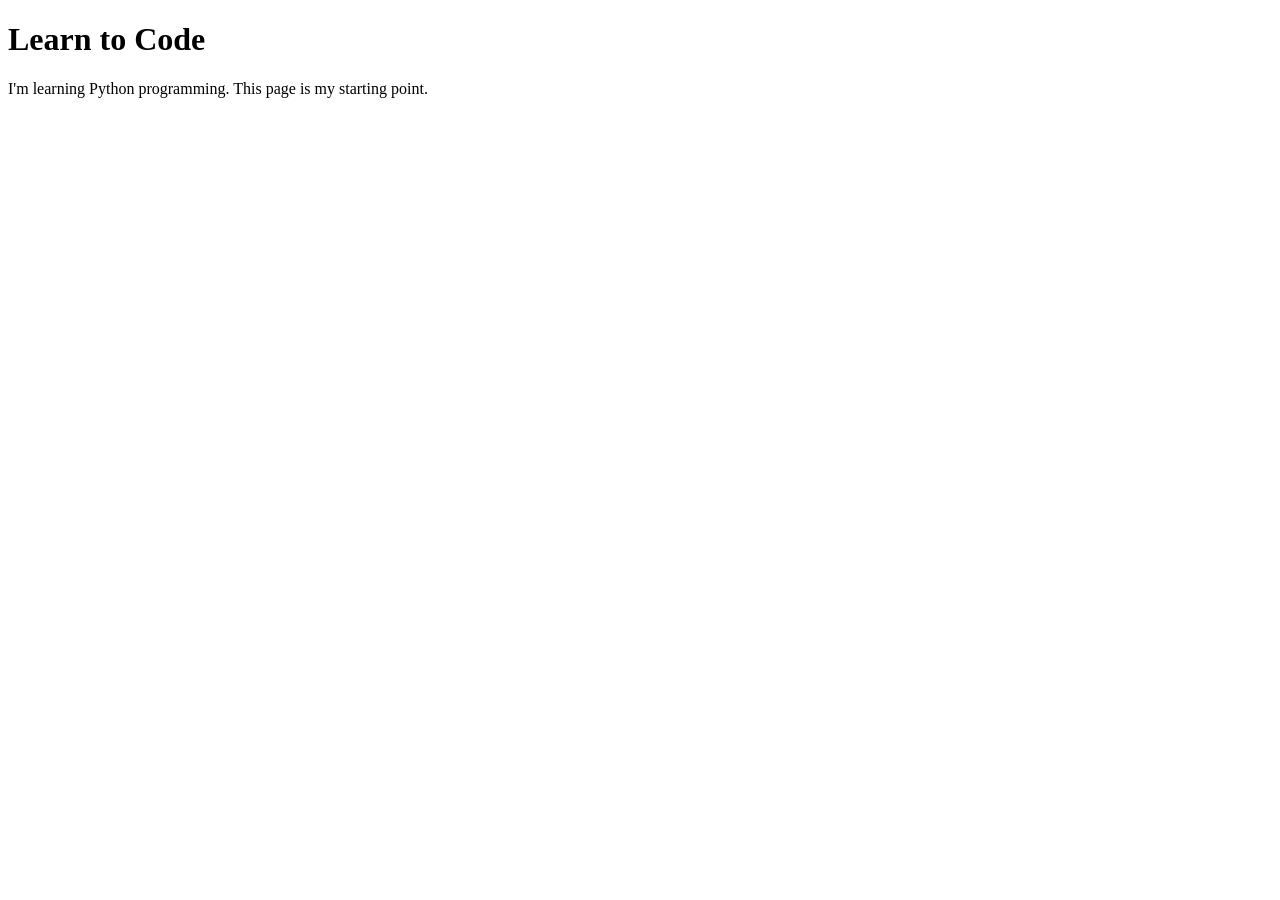
==== index.html @ eb0d26f0 "Add index.html for GitHub Pages" ====
<!doctype html>
<html lang="en">
<head>
<meta charset="utf-8">
<meta name="viewport" content="width=device-width, initial-scale=1">
<title>Learn to Code</title>
</head>
<body>
<h1>Learn to Code</h1>
<p>I'm learning Python programming. This page is my starting point.</p>
</body>
</html>
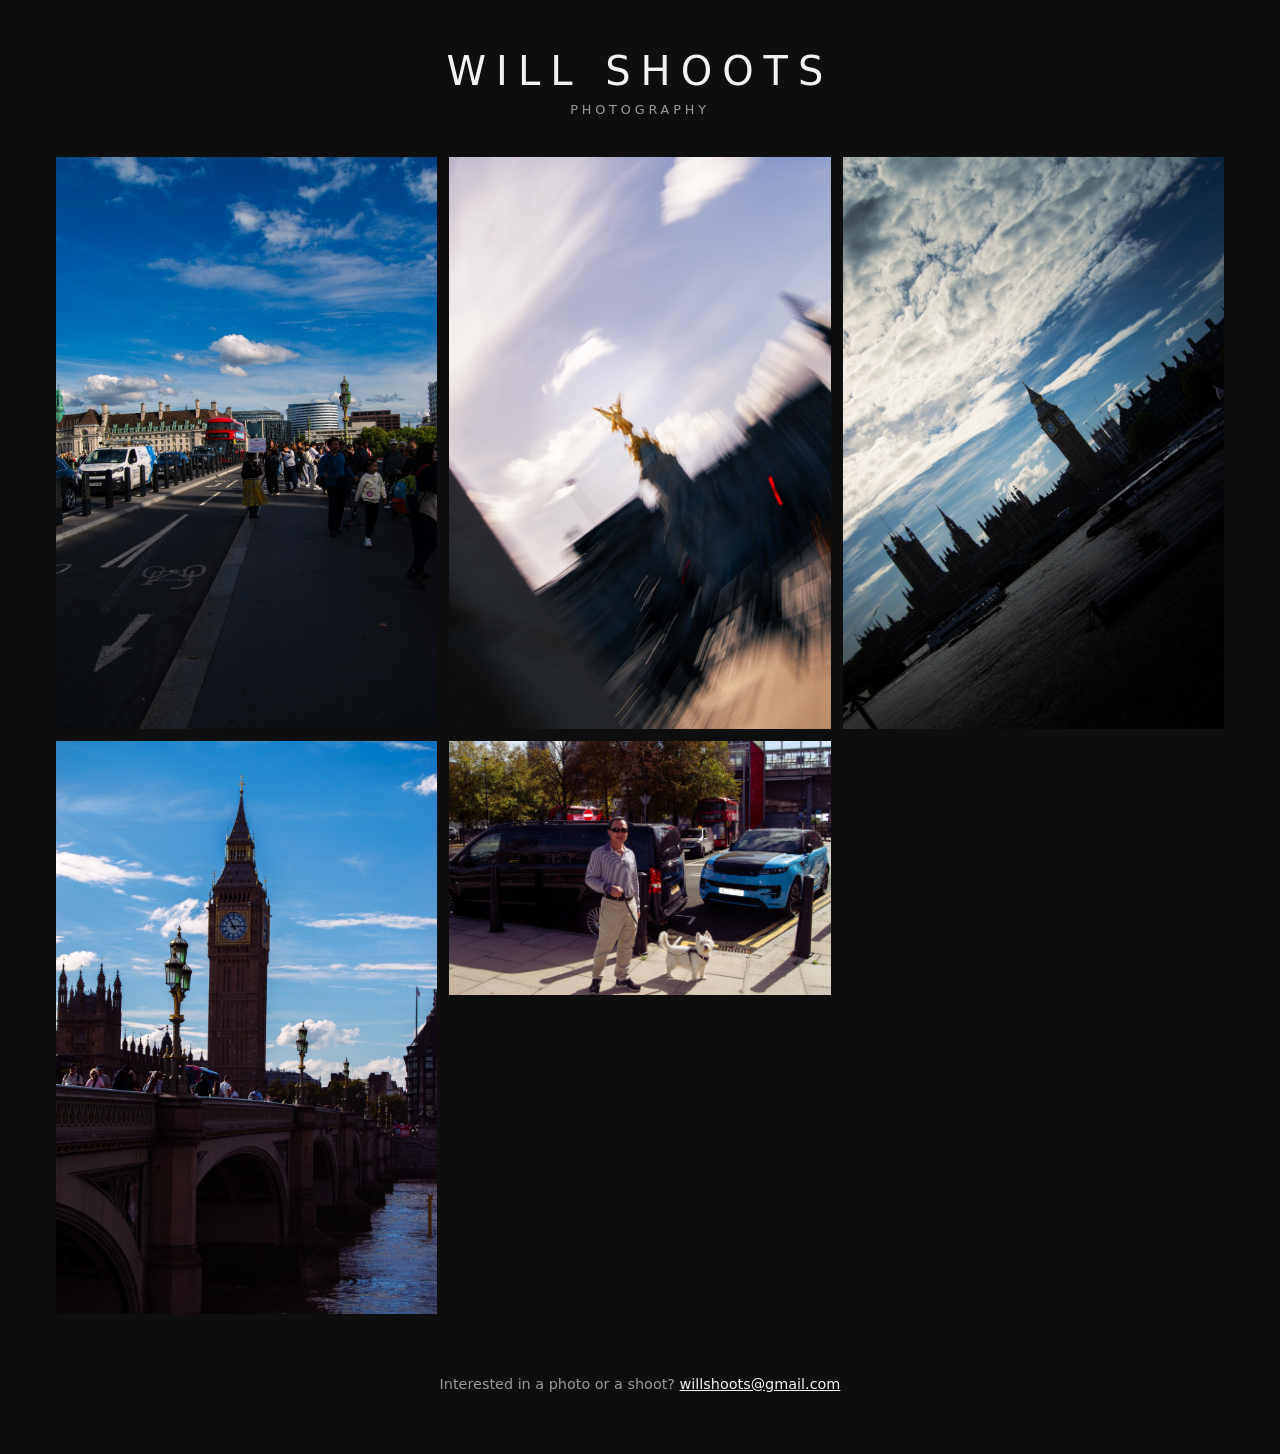
==== commit 2c59cd50: "Add photography portfolio site" ====
--- a/index.html
+++ b/index.html
@@ -1,12 +1,42 @@
-<!doctype html>
+<!DOCTYPE html>
 <html lang="en">
 <head>
-<meta charset="utf-8">
-<meta name="viewport" content="width=device-width, initial-scale=1">
-<title>Learn to Code</title>
+  <meta charset="UTF-8">
+  <meta name="viewport" content="width=device-width, initial-scale=1">
+  <title>Will Shoots | Photography</title>
+  <meta name="description" content="Photography portfolio by Will Shoots. Click a photo to view it large and enquire.">
+  <link rel="stylesheet" href="style.css">
 </head>
 <body>
-<h1>Learn to Code</h1>
-<p>I'm learning Python programming. This page is my starting point.</p>
+  <header>
+    <h1>Will Shoots</h1>
+    <p>Photography</p>
+  </header>
+
+  <main>
+    <div class="grid" id="grid">
+      <button class="thumb" data-index="0"><img src="photos/photo-1.jpeg" alt="Photograph 1 by Will Shoots" loading="lazy"></button>
+      <button class="thumb" data-index="1"><img src="photos/photo-2.jpeg" alt="Photograph 2 by Will Shoots" loading="lazy"></button>
+      <button class="thumb" data-index="2"><img src="photos/photo-3.jpeg" alt="Photograph 3 by Will Shoots" loading="lazy"></button>
+      <button class="thumb" data-index="3"><img src="photos/photo-4.jpeg" alt="Photograph 4 by Will Shoots" loading="lazy"></button>
+      <button class="thumb" data-index="4"><img src="photos/photo-5.jpeg" alt="Photograph 5 by Will Shoots" loading="lazy"></button>
+    </div>
+  </main>
+
+  <footer>
+    <p>Interested in a photo or a shoot? <a href="mailto:willshoots@gmail.com?subject=Photography%20enquiry">willshoots@gmail.com</a></p>
+  </footer>
+
+  <div class="lightbox" id="lightbox" hidden role="dialog" aria-modal="true" aria-label="Photo viewer">
+    <button class="lb-close" id="lb-close" aria-label="Close">&times;</button>
+    <button class="lb-nav lb-prev" id="lb-prev" aria-label="Previous photo">&#8249;</button>
+    <figure>
+      <img id="lb-img" src="" alt="">
+      <a class="enquire" id="lb-enquire" href="mailto:willshoots@gmail.com">Enquire</a>
+    </figure>
+    <button class="lb-nav lb-next" id="lb-next" aria-label="Next photo">&#8250;</button>
+  </div>
+
+  <script src="script.js"></script>
 </body>
 </html>
--- a/style.css
+++ b/style.css
@@ -0,0 +1,125 @@
+:root {
+  --bg: #0e0e0e;
+  --fg: #f2f2f2;
+  --muted: #9a9a9a;
+  --accent: #ffffff;
+}
+
+* { box-sizing: border-box; }
+
+body {
+  margin: 0;
+  background: var(--bg);
+  color: var(--fg);
+  font-family: system-ui, -apple-system, "Segoe UI", Helvetica, Arial, sans-serif;
+}
+
+header {
+  text-align: center;
+  padding: 48px 16px 24px;
+}
+header h1 {
+  margin: 0;
+  font-weight: 300;
+  letter-spacing: 0.25em;
+  text-transform: uppercase;
+  font-size: clamp(1.5rem, 4vw, 2.5rem);
+}
+header p {
+  margin: 8px 0 0;
+  color: var(--muted);
+  letter-spacing: 0.3em;
+  text-transform: uppercase;
+  font-size: 0.8rem;
+}
+
+main { padding: 16px; max-width: 1200px; margin: 0 auto; }
+
+.grid {
+  columns: 3 280px;
+  column-gap: 12px;
+}
+.thumb {
+  display: block;
+  width: 100%;
+  padding: 0;
+  margin: 0 0 12px;
+  border: 0;
+  background: none;
+  cursor: zoom-in;
+  break-inside: avoid;
+  overflow: hidden;
+}
+.thumb img {
+  display: block;
+  width: 100%;
+  height: auto;
+  transition: transform 0.3s ease, opacity 0.3s ease;
+}
+.thumb:hover img, .thumb:focus-visible img { transform: scale(1.03); opacity: 0.9; }
+.thumb:focus-visible { outline: 2px solid var(--accent); outline-offset: 2px; }
+
+footer {
+  text-align: center;
+  color: var(--muted);
+  padding: 32px 16px 48px;
+  font-size: 0.9rem;
+}
+footer a { color: var(--fg); }
+
+/* Lightbox */
+.lightbox {
+  position: fixed;
+  inset: 0;
+  z-index: 10;
+  background: rgba(0, 0, 0, 0.94);
+  display: flex;
+  align-items: center;
+  justify-content: center;
+  padding: 16px;
+}
+.lightbox[hidden] { display: none; }
+.lightbox figure {
+  margin: 0;
+  display: flex;
+  flex-direction: column;
+  align-items: center;
+  gap: 16px;
+  max-width: 100%;
+}
+.lightbox img {
+  max-width: 100%;
+  max-height: calc(100vh - 120px);
+  max-height: calc(100dvh - 120px);
+  object-fit: contain;
+}
+.enquire {
+  display: inline-block;
+  padding: 12px 36px;
+  background: var(--accent);
+  color: #000;
+  text-decoration: none;
+  text-transform: uppercase;
+  letter-spacing: 0.2em;
+  font-size: 0.85rem;
+  font-weight: 600;
+}
+.enquire:hover, .enquire:focus-visible { background: #d8d8d8; }
+
+.lb-close, .lb-nav {
+  position: absolute;
+  background: none;
+  border: 0;
+  color: var(--fg);
+  cursor: pointer;
+  line-height: 1;
+}
+.lb-close { top: 8px; right: 16px; font-size: 2.5rem; }
+.lb-nav { top: 50%; transform: translateY(-50%); font-size: 3.5rem; padding: 8px 16px; }
+.lb-prev { left: 0; }
+.lb-next { right: 0; }
+.lb-close:hover, .lb-nav:hover { color: var(--muted); }
+
+@media (max-width: 600px) {
+  .lb-nav { font-size: 2.5rem; padding: 8px; opacity: 0.8; }
+}
